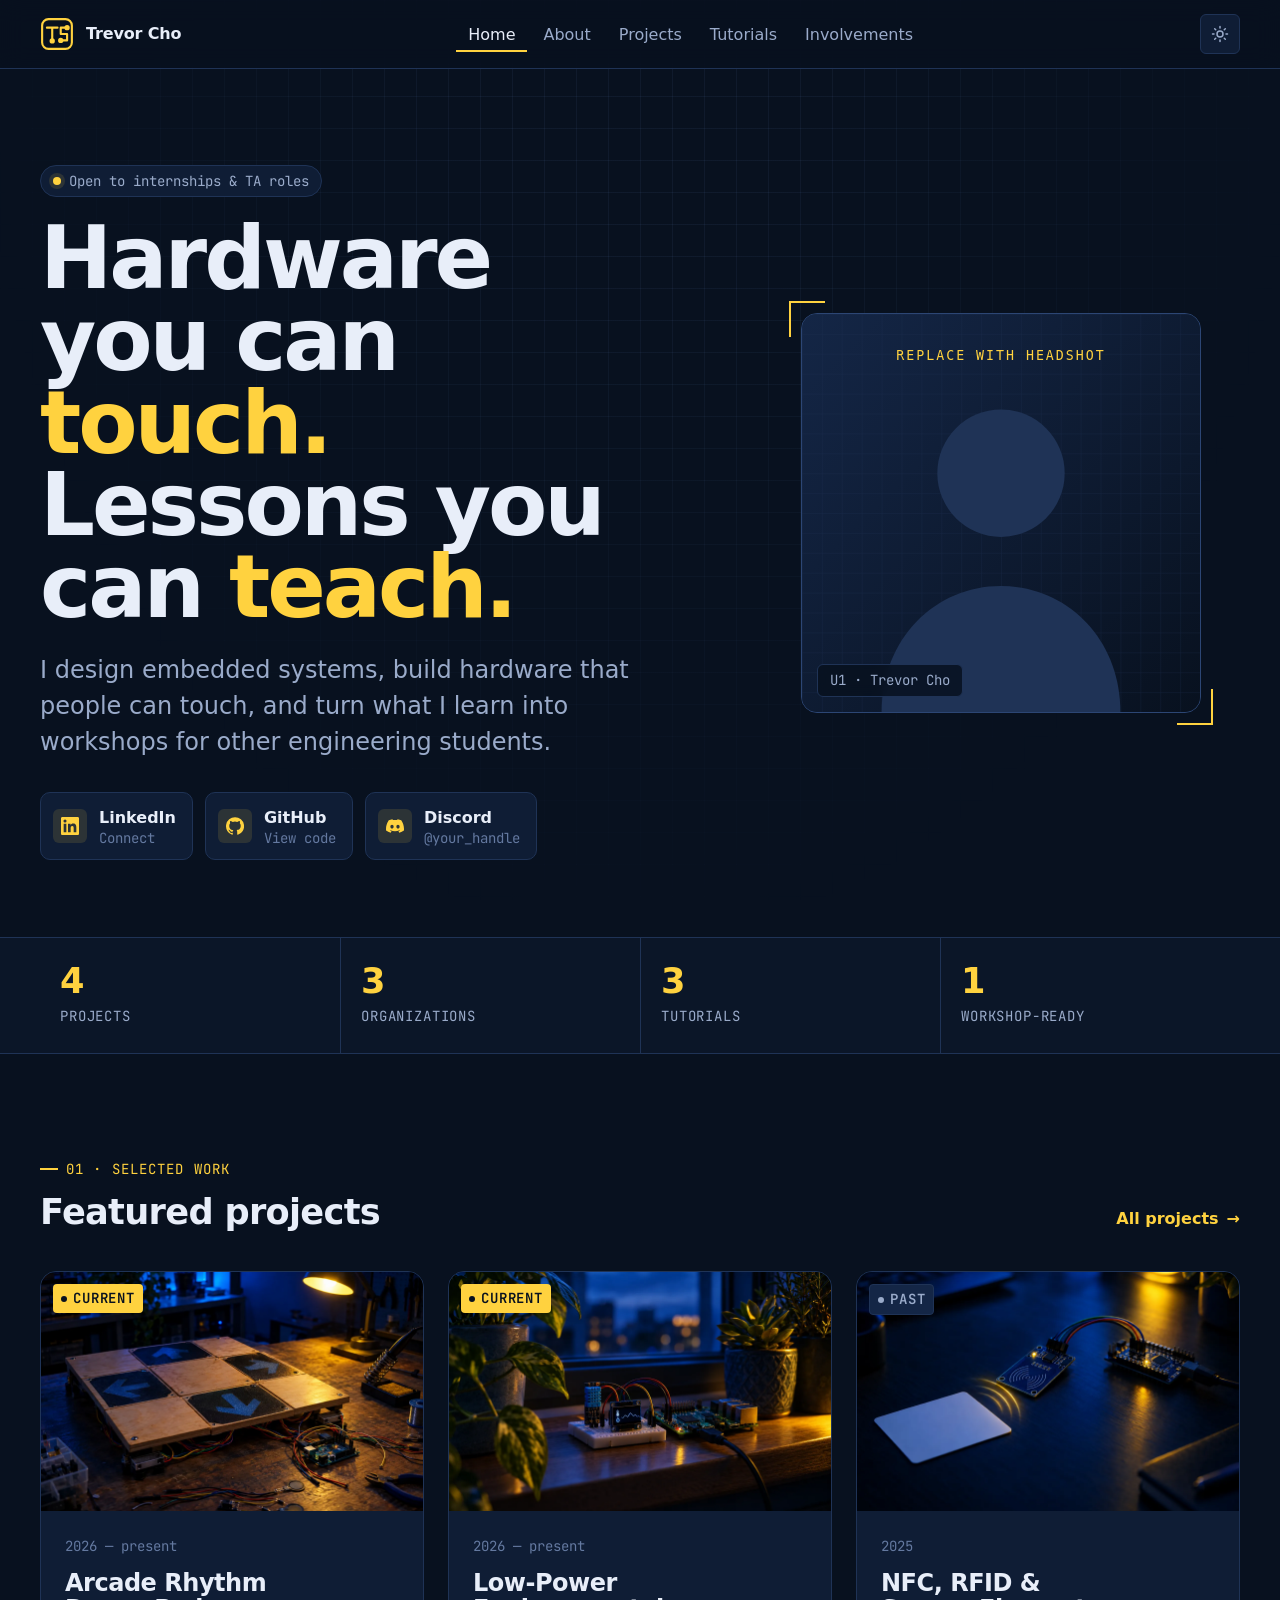
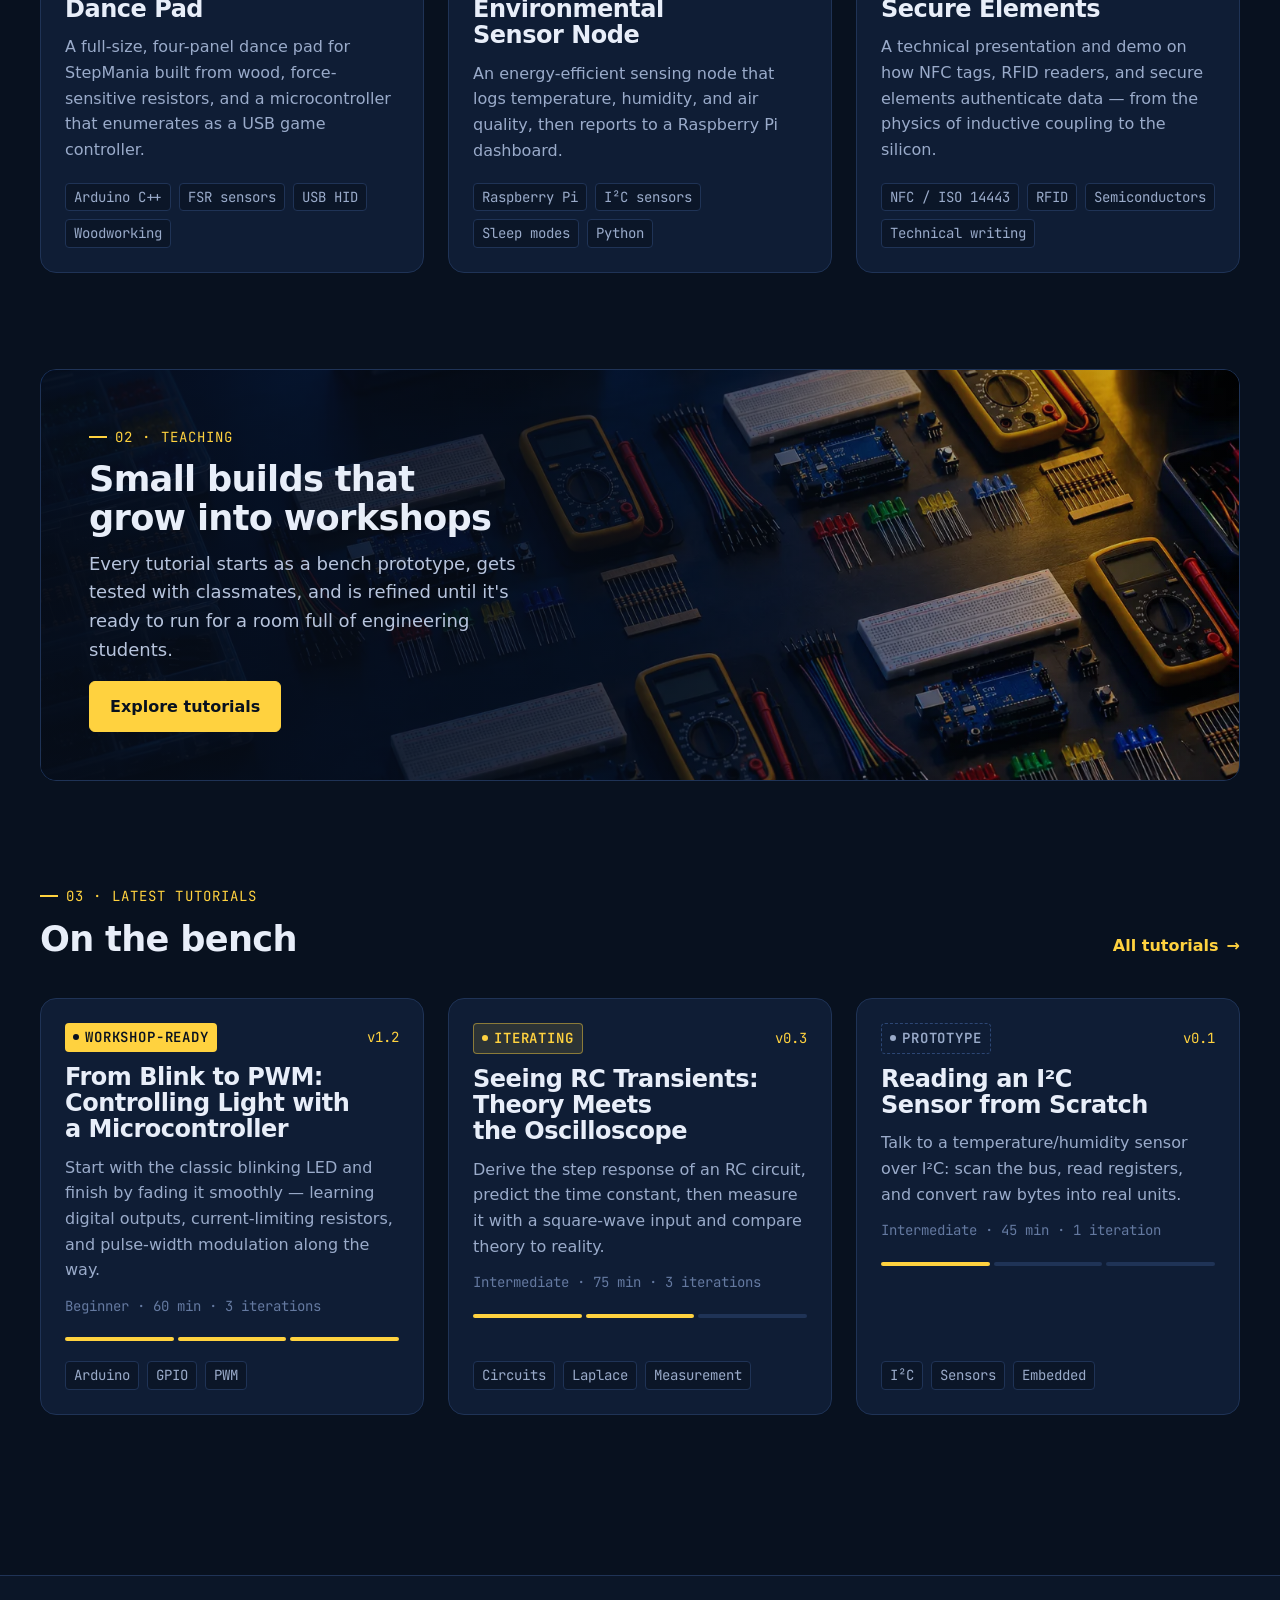
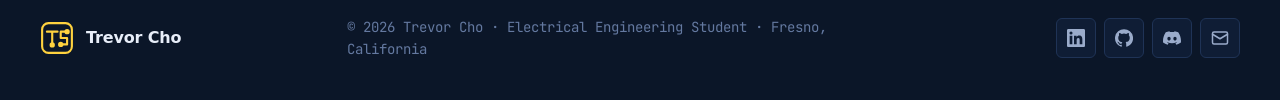
==== index.html @ cd8e555f "Add files via upload" ====
<!doctype html>
<html lang="en" data-theme="dark">
<head>
<meta charset="utf-8">
<meta name="viewport" content="width=device-width, initial-scale=1">
<title>Trevor Cho · Electrical Engineering Portfolio</title>
<meta name="description" content="Electrical engineering student portfolio: embedded systems projects, hardware builds, and tutorials that grow into workshops for engineering students.">
<meta property="og:title" content="Trevor Cho · Electrical Engineering Portfolio">
<meta property="og:description" content="Electrical engineering student portfolio: embedded systems projects, hardware builds, and tutorials that grow into workshops for engineering students.">
<meta property="og:image" content="assets/img/hero-pcb.webp">
<meta name="theme-color" content="#08111f">
<link rel="icon" href="assets/img/favicon.svg" type="image/svg+xml">
<link rel="preconnect" href="https://api.fontshare.com" crossorigin>
<link rel="preconnect" href="https://fonts.googleapis.com">
<link rel="preconnect" href="https://fonts.gstatic.com" crossorigin>
<link href="https://api.fontshare.com/v2/css?f[]=cabinet-grotesk@700,800&f[]=satoshi@400,500,700&display=swap" rel="stylesheet">
<link href="https://fonts.googleapis.com/css2?family=JetBrains+Mono:wght@400;600;700&display=swap" rel="stylesheet">
<link rel="stylesheet" href="assets/css/style.css">
</head>
<body data-page="home">
<main id="main">

<section class="hero">
  <div class="container hero-grid">
    <div>
      <span class="status-pill"><span class="dot"></span>Open to internships &amp; TA roles</span>
      <h1>Hardware you can <span class="hl">touch.</span><br>Lessons you can <span class="hl">teach.</span></h1>
      <p class="lede" data-tagline></p>
      <div class="socials" data-socials></div>
    </div>
    <div class="headshot-wrap">
      <div class="headshot-frame"><img data-headshot src="" alt="" width="600" height="600" fetchpriority="high"></div>
      <span class="headshot-tag">U1 · <span data-name></span></span>
    </div>
  </div>
</section>

<section class="strip" aria-label="At a glance">
  <div class="container strip-grid">
    <div class="strip-item"><b data-stat="projects">0</b><span>Projects</span></div>
    <div class="strip-item"><b data-stat="orgs">0</b><span>Organizations</span></div>
    <div class="strip-item"><b data-stat="tutorials">0</b><span>Tutorials</span></div>
    <div class="strip-item"><b data-stat="workshops">0</b><span>Workshop-ready</span></div>
  </div>
</section>

<section class="section">
  <div class="container">
    <div class="section-head">
      <div><span class="label">01 · Selected work</span><h2>Featured projects</h2></div>
      <a class="link-arrow" href="projects.html">All projects <span>→</span></a>
    </div>
    <div class="grid grid-3" data-featured></div>
  </div>
</section>

<section class="section" style="padding-top:0">
  <div class="container">
    <div class="banner reveal">
      <img src="assets/img/workshop.webp" alt="Electronics lab bench laid out with breadboards, LEDs, and Arduino kits for a student workshop" loading="lazy" width="1600" height="900">
      <div class="banner-body">
        <span class="label">02 · Teaching</span>
        <h2>Small builds that grow into workshops</h2>
        <p>Every tutorial starts as a bench prototype, gets tested with classmates, and is refined until it's ready to run for a room full of engineering students.</p>
        <a class="btn btn-primary" href="tutorials.html">Explore tutorials</a>
      </div>
    </div>
  </div>
</section>

<section class="section" style="padding-top:0">
  <div class="container">
    <div class="section-head">
      <div><span class="label">03 · Latest tutorials</span><h2>On the bench</h2></div>
      <a class="link-arrow" href="tutorials.html">All tutorials <span>→</span></a>
    </div>
    <div class="grid grid-3" data-home-tuts></div>
  </div>
</section>
</main>
<script src="assets/js/data.js"></script>
<script src="assets/js/site.js"></script>
</body>
</html>
---- assets/css/style.css ----
/* ================= Tokens ================= */
:root {
  --text-xs: clamp(0.75rem, 0.7rem + 0.25vw, 0.875rem);
  --text-sm: clamp(0.875rem, 0.8rem + 0.35vw, 1rem);
  --text-base: clamp(1rem, 0.95rem + 0.25vw, 1.125rem);
  --text-lg: clamp(1.125rem, 1rem + 0.75vw, 1.5rem);
  --text-xl: clamp(1.5rem, 1.2rem + 1.25vw, 2.25rem);
  --text-2xl: clamp(2rem, 1.2rem + 2.5vw, 3.5rem);
  --text-hero: clamp(2.75rem, 1rem + 5.5vw, 6rem);

  --space-1: .25rem; --space-2: .5rem; --space-3: .75rem; --space-4: 1rem;
  --space-5: 1.25rem; --space-6: 1.5rem; --space-8: 2rem; --space-10: 2.5rem;
  --space-12: 3rem; --space-16: 4rem; --space-20: 5rem; --space-24: 6rem; --space-32: 8rem;

  --font-display: 'Cabinet Grotesk', 'Satoshi', system-ui, sans-serif;
  --font-body: 'Satoshi', 'Inter', system-ui, sans-serif;
  --font-mono: 'JetBrains Mono', ui-monospace, monospace;

  --radius-sm: 6px; --radius: 10px; --radius-lg: 16px;
  --max: 1200px;
  --ease: cubic-bezier(.16, 1, .3, 1);
}

/* Dark (default): deep navy + bright yellow */
:root, [data-theme="dark"] {
  --bg: #08111f;
  --bg-2: #0b1628;
  --surface: #0f1d35;
  --surface-2: #142646;
  --border: #1f3356;
  --border-strong: #2c4674;
  --text: #e8eef9;
  --text-muted: #9aabca;
  --text-faint: #6479a0;
  --accent: #ffd23f;          /* fills, highlights */
  --accent-ink: #ffd23f;      /* accent used as text on bg */
  --on-accent: #08111f;
  --accent-soft: rgba(255, 210, 63, .12);
  --grid-line: rgba(120, 160, 230, .07);
  --shadow: 0 10px 40px -12px rgba(0, 0, 0, .6);
  color-scheme: dark;
}

[data-theme="light"] {
  --bg: #f3f6fc;
  --bg-2: #e9eef8;
  --surface: #ffffff;
  --surface-2: #eef2fa;
  --border: #d4dcec;
  --border-strong: #b5c2dc;
  --text: #0a1a36;
  --text-muted: #45587c;
  --text-faint: #6d7fa1;
  --accent: #ffc928;
  --accent-ink: #8a6200;
  --on-accent: #0a1a36;
  --accent-soft: rgba(255, 201, 40, .22);
  --grid-line: rgba(10, 40, 100, .06);
  --shadow: 0 10px 30px -14px rgba(10, 26, 54, .25);
  color-scheme: light;
}

/* ================= Base ================= */
*, *::before, *::after { box-sizing: border-box; }
html { -webkit-text-size-adjust: 100%; scroll-behavior: smooth; scroll-padding-top: 88px; }
body {
  margin: 0;
  font-family: var(--font-body);
  font-size: var(--text-base);
  line-height: 1.6;
  color: var(--text);
  background: var(--bg);
  -webkit-font-smoothing: antialiased;
  min-height: 100dvh;
  display: flex; flex-direction: column;
}
body::before { /* blueprint grid */
  content: ""; position: fixed; inset: 0; z-index: -1; pointer-events: none;
  background-image:
    linear-gradient(var(--grid-line) 1px, transparent 1px),
    linear-gradient(90deg, var(--grid-line) 1px, transparent 1px);
  background-size: 32px 32px;
  mask-image: radial-gradient(ellipse at top, #000 20%, transparent 75%);
}
main { flex: 1; }
img { max-width: 100%; display: block; height: auto; }
a { color: inherit; text-decoration: none; }
p { margin: 0 0 var(--space-4); max-width: 68ch; }
h1, h2, h3, h4 { font-family: var(--font-display); line-height: 1.1; margin: 0; font-weight: 800; letter-spacing: -0.02em; text-wrap: balance; }
code, pre { font-family: var(--font-mono); font-variant-ligatures: none; }
::selection { background: var(--accent); color: var(--on-accent); }
:focus-visible { outline: 2px solid var(--accent); outline-offset: 3px; border-radius: 4px; }
button { font: inherit; color: inherit; cursor: pointer; }

.container { width: min(100% - 2 * var(--space-6), var(--max)); margin-inline: auto; }
.section { padding-block: clamp(var(--space-12), 8vw, var(--space-24)); }
.skip { position: absolute; left: -999px; top: 0; background: var(--accent); color: var(--on-accent); padding: var(--space-2) var(--space-4); z-index: 100; }
.skip:focus { left: var(--space-4); top: var(--space-4); }

/* Mono label like a schematic ref designator */
.label {
  font-family: var(--font-mono); font-size: var(--text-xs); letter-spacing: .08em;
  text-transform: uppercase; color: var(--accent-ink);
  display: inline-flex; align-items: center; gap: var(--space-2);
}
.label::before { content: ""; width: 18px; height: 2px; background: currentColor; }
.muted { color: var(--text-muted); }

/* ================= Header ================= */
.site-header {
  position: sticky; top: 0; z-index: 50;
  background: color-mix(in srgb, var(--bg) 82%, transparent);
  backdrop-filter: blur(12px); -webkit-backdrop-filter: blur(12px);
  border-bottom: 1px solid var(--border);
}
.nav { display: flex; align-items: center; justify-content: space-between; height: 68px; gap: var(--space-4); }
.brand { display: flex; align-items: center; gap: var(--space-3); font-family: var(--font-display); font-weight: 800; font-size: var(--text-sm); letter-spacing: -.01em; }
.brand svg { width: 34px; height: 34px; color: var(--accent); flex: none; }
.nav-links { display: flex; align-items: center; gap: var(--space-1); list-style: none; margin: 0; padding: 0; }
.nav-links a {
  font-size: var(--text-sm); font-weight: 500; color: var(--text-muted);
  padding: var(--space-2) var(--space-3); border-radius: var(--radius-sm);
  transition: color .2s, background .2s;
}
.nav-links a:hover { color: var(--text); background: var(--surface); }
.nav-links a[aria-current="page"] { color: var(--text); box-shadow: inset 0 -2px 0 var(--accent); border-radius: 0; }
.nav-tools { display: flex; align-items: center; gap: var(--space-2); }
.icon-btn {
  width: 40px; height: 40px; display: grid; place-items: center;
  border: 1px solid var(--border); background: var(--surface); border-radius: var(--radius-sm);
  color: var(--text-muted); transition: color .2s, border-color .2s;
}
.icon-btn:hover { color: var(--accent-ink); border-color: var(--border-strong); }
.icon-btn svg { width: 18px; height: 18px; }
.menu-btn { display: none; }

@media (max-width: 760px) {
  .menu-btn { display: grid; }
  .nav-links {
    position: absolute; top: 68px; left: 0; right: 0; flex-direction: column; align-items: stretch;
    background: var(--bg-2); border-bottom: 1px solid var(--border); padding: var(--space-3) var(--space-4) var(--space-6);
    display: none;
  }
  .nav-links.open { display: flex; }
  .nav-links a { padding: var(--space-3); font-size: var(--text-base); }
  .nav-links a[aria-current="page"] { box-shadow: inset 3px 0 0 var(--accent); }
}

/* ================= Buttons ================= */
.btn {
  display: inline-flex; align-items: center; gap: var(--space-2);
  font-size: var(--text-sm); font-weight: 700; padding: var(--space-3) var(--space-5);
  border-radius: var(--radius-sm); border: 1px solid var(--border-strong);
  background: var(--surface); color: var(--text);
  transition: transform .2s var(--ease), background .2s, border-color .2s, color .2s;
}
.btn:hover { transform: translateY(-1px); border-color: var(--accent); }
.btn svg { width: 18px; height: 18px; }
.btn-primary { background: var(--accent); color: var(--on-accent); border-color: var(--accent); }
.btn-primary:hover { filter: brightness(1.05); }
.btn-row { display: flex; flex-wrap: wrap; gap: var(--space-3); }

/* ================= Hero ================= */
.hero { padding-block: clamp(var(--space-12), 9vw, var(--space-24)) clamp(var(--space-12), 6vw, var(--space-20)); position: relative; }
.hero-grid { display: grid; grid-template-columns: 1.35fr 1fr; gap: clamp(var(--space-8), 6vw, var(--space-20)); align-items: center; }
.hero h1 { font-size: var(--text-hero); line-height: .95; letter-spacing: -.035em; margin: var(--space-5) 0 var(--space-6); }
.hero h1 .hl { color: var(--accent-ink); }
.hero .lede { font-size: var(--text-lg); color: var(--text-muted); max-width: 40ch; line-height: 1.5; margin-bottom: var(--space-8); font-weight: 400; }
.status-pill {
  display: inline-flex; align-items: center; gap: var(--space-2);
  font-family: var(--font-mono); font-size: var(--text-xs); color: var(--text-muted);
  border: 1px solid var(--border); border-radius: 999px; padding: var(--space-1) var(--space-3); background: var(--surface);
}
.status-pill .dot { width: 8px; height: 8px; border-radius: 50%; background: var(--accent); box-shadow: 0 0 0 4px var(--accent-soft); animation: pulse 2.4s infinite; }
@keyframes pulse { 50% { box-shadow: 0 0 0 7px transparent; } }

.headshot-wrap { position: relative; justify-self: center; width: min(100%, 400px); }
.headshot-frame {
  position: relative; aspect-ratio: 1; border-radius: var(--radius-lg); overflow: hidden;
  border: 1px solid var(--border-strong); background: var(--surface);
}
.headshot-frame img { width: 100%; height: 100%; object-fit: cover; }
.headshot-wrap::before, .headshot-wrap::after { /* corner registration marks */
  content: ""; position: absolute; width: 36px; height: 36px; border: 2px solid var(--accent); pointer-events: none;
}
.headshot-wrap::before { top: -12px; left: -12px; border-right: 0; border-bottom: 0; }
.headshot-wrap::after { bottom: -12px; right: -12px; border-left: 0; border-top: 0; }
.headshot-tag {
  position: absolute; left: var(--space-4); bottom: var(--space-4);
  font-family: var(--font-mono); font-size: var(--text-xs);
  background: color-mix(in srgb, var(--bg) 85%, transparent); backdrop-filter: blur(6px);
  border: 1px solid var(--border); border-radius: var(--radius-sm); padding: var(--space-1) var(--space-3); color: var(--text-muted);
}

.socials { display: flex; flex-wrap: wrap; gap: var(--space-3); }
.social {
  display: inline-flex; align-items: center; gap: var(--space-3);
  padding: var(--space-3) var(--space-4) var(--space-3) var(--space-3);
  border: 1px solid var(--border); background: var(--surface); border-radius: var(--radius);
  font-weight: 700; font-size: var(--text-sm);
  transition: border-color .2s, transform .2s var(--ease);
}
.social:hover { border-color: var(--accent); transform: translateY(-2px); }
.social .ico { width: 34px; height: 34px; border-radius: var(--radius-sm); display: grid; place-items: center; background: var(--accent-soft); color: var(--accent-ink); }
.social .ico svg { width: 18px; height: 18px; }
.social small { display: block; font-family: var(--font-mono); font-weight: 400; font-size: var(--text-xs); color: var(--text-faint); line-height: 1.2; }

@media (max-width: 860px) {
  .hero-grid { grid-template-columns: 1fr; }
  .headshot-wrap { order: -1; width: min(70%, 280px); justify-self: start; }
}

/* ================= Section heads ================= */
.section-head { display: flex; align-items: end; justify-content: space-between; gap: var(--space-6); margin-bottom: var(--space-10); flex-wrap: wrap; }
.section-head h2 { font-size: var(--text-xl); margin-top: var(--space-3); }
.section-head p { color: var(--text-muted); margin: var(--space-3) 0 0; }
.link-arrow { font-weight: 700; font-size: var(--text-sm); color: var(--accent-ink); display: inline-flex; gap: var(--space-2); align-items: center; }
.link-arrow:hover span { transform: translateX(3px); }
.link-arrow span { transition: transform .2s var(--ease); }

.page-head { padding-block: clamp(var(--space-12), 7vw, var(--space-20)) var(--space-8); border-bottom: 1px solid var(--border); }
.page-head h1 { font-size: var(--text-2xl); margin: var(--space-4) 0 var(--space-4); }
.page-head p { color: var(--text-muted); font-size: var(--text-lg); max-width: 56ch; line-height: 1.5; }

/* ================= Stats strip ================= */
.strip { border-block: 1px solid var(--border); background: var(--bg-2); }
.strip-grid { display: grid; grid-template-columns: repeat(4, 1fr); }
.strip-item { padding: var(--space-6) var(--space-5); border-left: 1px solid var(--border); }
.strip-item:first-child { border-left: 0; }
.strip-item b { display: block; font-family: var(--font-display); font-size: var(--text-xl); color: var(--accent-ink); line-height: 1.1; }
.strip-item span { font-size: var(--text-xs); color: var(--text-muted); font-family: var(--font-mono); text-transform: uppercase; letter-spacing: .06em; }
@media (max-width: 760px) { .strip-grid { grid-template-columns: 1fr 1fr; } .strip-item:nth-child(3) { border-left: 0; } .strip-item:nth-child(n+3) { border-top: 1px solid var(--border); } }

/* ================= Cards ================= */
.grid { display: grid; gap: var(--space-6); }
.grid-3 { grid-template-columns: repeat(auto-fill, minmax(min(100%, 320px), 1fr)); }
.card {
  background: var(--surface); border: 1px solid var(--border); border-radius: var(--radius-lg);
  overflow: hidden; display: flex; flex-direction: column;
  transition: border-color .25s, transform .3s var(--ease), box-shadow .3s;
}
.card:hover { border-color: var(--border-strong); transform: translateY(-3px); box-shadow: var(--shadow); }
.card-media { aspect-ratio: 16/10; overflow: hidden; background: var(--surface-2); position: relative; }
.card-media img { width: 100%; height: 100%; object-fit: cover; transition: transform .6s var(--ease); }
.card:hover .card-media img { transform: scale(1.04); }
.card-body { padding: var(--space-6); display: flex; flex-direction: column; gap: var(--space-3); flex: 1; }
.card-body h3 { font-size: var(--text-lg); }
.card-body p { color: var(--text-muted); font-size: var(--text-sm); margin: 0; }
.meta { display: flex; flex-wrap: wrap; gap: var(--space-2); align-items: center; font-family: var(--font-mono); font-size: var(--text-xs); color: var(--text-faint); }
.tags { display: flex; flex-wrap: wrap; gap: var(--space-2); margin-top: auto; padding-top: var(--space-2); }
.tag { font-family: var(--font-mono); font-size: var(--text-xs); padding: 2px var(--space-2); border-radius: 4px; border: 1px solid var(--border); color: var(--text-muted); background: var(--bg-2); }
.badge {
  font-family: var(--font-mono); font-size: var(--text-xs); font-weight: 600; text-transform: uppercase; letter-spacing: .06em;
  padding: 3px var(--space-2); border-radius: 4px; display: inline-flex; align-items: center; gap: 6px;
}
.badge::before { content: ""; width: 6px; height: 6px; border-radius: 50%; background: currentColor; }
.badge-current, .badge-workshop-ready { background: var(--accent); color: var(--on-accent); }
.badge-current::before, .badge-workshop-ready::before { background: var(--on-accent); }
.badge-past { background: var(--surface-2); color: var(--text-muted); border: 1px solid var(--border); }
.badge-iterating { background: var(--accent-soft); color: var(--accent-ink); border: 1px solid color-mix(in srgb, var(--accent) 45%, transparent); }
.badge-prototype { background: transparent; color: var(--text-muted); border: 1px dashed var(--border-strong); }
.card-media .badge { position: absolute; top: var(--space-3); left: var(--space-3); }

/* ================= Filters ================= */
.filters { display: flex; flex-wrap: wrap; gap: var(--space-2); margin-bottom: var(--space-8); }
.filter {
  font-size: var(--text-sm); font-weight: 600; padding: var(--space-2) var(--space-4);
  border-radius: 999px; border: 1px solid var(--border); background: var(--surface); color: var(--text-muted);
}
.filter:hover { color: var(--text); }
.filter[aria-pressed="true"] { background: var(--accent); color: var(--on-accent); border-color: var(--accent); }
.filter .count { font-family: var(--font-mono); font-size: var(--text-xs); opacity: .7; margin-left: 4px; }

/* ================= Project feature rows ================= */
.project-list { display: flex; flex-direction: column; gap: var(--space-8); }
.project {
  display: grid; grid-template-columns: 1.1fr 1fr; gap: 0;
  background: var(--surface); border: 1px solid var(--border); border-radius: var(--radius-lg); overflow: hidden;
}
.project:nth-child(even) .project-media { order: 2; }
.project-media { position: relative; min-height: 300px; background: var(--surface-2); }
.project-media img { position: absolute; inset: 0; width: 100%; height: 100%; object-fit: cover; }
.project-body { padding: clamp(var(--space-6), 4vw, var(--space-10)); display: flex; flex-direction: column; gap: var(--space-4); }
.project-body h3 { font-size: var(--text-xl); }
.project-body p { color: var(--text-muted); margin: 0; }
.project-body ul { margin: 0; padding: 0; list-style: none; display: grid; gap: var(--space-2); }
.project-body li { position: relative; padding-left: var(--space-6); font-size: var(--text-sm); }
.project-body li::before { content: ""; position: absolute; left: 0; top: .6em; width: 12px; height: 2px; background: var(--accent); }
.kv { display: grid; grid-template-columns: auto 1fr; gap: var(--space-1) var(--space-4); font-size: var(--text-sm); }
.kv dt { font-family: var(--font-mono); font-size: var(--text-xs); color: var(--text-faint); text-transform: uppercase; letter-spacing: .06em; padding-top: 2px; }
.kv dd { margin: 0; }
@media (max-width: 860px) {
  .project { grid-template-columns: 1fr; }
  .project:nth-child(even) .project-media { order: 0; }
  .project-media { min-height: 0; aspect-ratio: 16/10; }
}

/* ================= Pipeline (tutorials) ================= */
.pipeline { display: grid; grid-template-columns: repeat(3, 1fr); gap: 0; border: 1px solid var(--border); border-radius: var(--radius-lg); overflow: hidden; background: var(--surface); margin-bottom: var(--space-10); }
.stage { padding: var(--space-6); position: relative; border-left: 1px solid var(--border); }
.stage:first-child { border-left: 0; }
.stage .num { font-family: var(--font-mono); font-size: var(--text-xs); color: var(--text-faint); }
.stage h3 { font-size: var(--text-lg); margin: var(--space-2) 0; display: flex; align-items: baseline; gap: var(--space-3); }
.stage h3 b { font-family: var(--font-mono); font-size: var(--text-sm); color: var(--accent-ink); font-weight: 600; }
.stage p { font-size: var(--text-sm); color: var(--text-muted); margin: 0; }
.stage:not(:last-child)::after {
  content: ""; position: absolute; right: -9px; top: 50%; width: 16px; height: 16px; z-index: 1;
  background: var(--surface); border-top: 1px solid var(--border); border-right: 1px solid var(--border); transform: translateY(-50%) rotate(45deg);
}
.stage .bar { height: 3px; border-radius: 2px; background: var(--border); margin-top: var(--space-4); overflow: hidden; }
.stage .bar i { display: block; height: 100%; background: var(--accent); }
@media (max-width: 760px) {
  .pipeline { grid-template-columns: 1fr; }
  .stage { border-left: 0; border-top: 1px solid var(--border); }
  .stage:first-child { border-top: 0; }
  .stage:not(:last-child)::after { display: none; }
}

.tut-card .card-body { gap: var(--space-3); }
.tut-card .version { font-family: var(--font-mono); font-size: var(--text-xs); color: var(--accent-ink); }
.tut-top { display: flex; justify-content: space-between; align-items: center; gap: var(--space-3); }
.tut-card .progress { display: flex; gap: 4px; margin-top: var(--space-2); }
.tut-card .progress i { flex: 1; height: 4px; border-radius: 2px; background: var(--border); }
.tut-card .progress i.on { background: var(--accent); }

/* ================= Tutorial detail ================= */
.tut-layout { display: grid; grid-template-columns: 280px 1fr; gap: clamp(var(--space-8), 5vw, var(--space-16)); align-items: start; }
.tut-aside { position: sticky; top: 92px; display: flex; flex-direction: column; gap: var(--space-6); }
.panel { background: var(--surface); border: 1px solid var(--border); border-radius: var(--radius); padding: var(--space-5); }
.panel h2, .panel h3 { font-size: var(--text-sm); font-family: var(--font-mono); text-transform: uppercase; letter-spacing: .08em; color: var(--text-muted); margin-bottom: var(--space-3); font-weight: 600; }
.panel ul { margin: 0; padding-left: var(--space-5); font-size: var(--text-sm); display: grid; gap: var(--space-1); }
.toc { list-style: none; padding: 0 !important; counter-reset: s; }
.toc a { display: block; color: var(--text-muted); padding: var(--space-1) 0; }
.toc a:hover { color: var(--accent-ink); }
.tut-main h2 { font-size: var(--text-lg); margin: var(--space-12) 0 var(--space-4); }
.tut-main h2:first-child { margin-top: 0; }
.objectives { list-style: none; padding: 0; margin: 0; display: grid; gap: var(--space-3); }
.objectives li { display: flex; gap: var(--space-3); align-items: flex-start; }
.objectives li::before { content: "✓"; flex: none; width: 22px; height: 22px; border-radius: 50%; display: grid; place-items: center; font-size: 12px; font-weight: 800; background: var(--accent-soft); color: var(--accent-ink); margin-top: 2px; }
.step { position: relative; padding-left: var(--space-12); padding-bottom: var(--space-8); }
.step::before { content: ""; position: absolute; left: 15px; top: 36px; bottom: 0; width: 2px; background: var(--border); }
.step:last-child::before { display: none; }
.step-num { position: absolute; left: 0; top: 0; width: 32px; height: 32px; border-radius: 50%; border: 2px solid var(--accent); display: grid; place-items: center; font-family: var(--font-mono); font-size: var(--text-xs); font-weight: 700; color: var(--accent-ink); background: var(--bg); }
.step h3 { font-size: var(--text-base); font-family: var(--font-body); font-weight: 700; margin: 4px 0 var(--space-2); letter-spacing: 0; }
.step p { color: var(--text-muted); }
.code { position: relative; margin: var(--space-4) 0 0; }
.rich .code { margin-top: var(--space-4); }
.code pre {
  margin: 0; background: #060d19; color: #dfe7f5; border: 1px solid var(--border); border-radius: var(--radius);
  padding: var(--space-5); overflow-x: auto; font-size: var(--text-xs); line-height: 1.7; tab-size: 2;
}
.copy { position: absolute; top: var(--space-2); right: var(--space-2); z-index: 1; font-family: var(--font-mono); font-size: var(--text-xs); padding: 4px var(--space-3); border-radius: 4px; border: 1px solid #25406b; background: #0f1d35; color: #9aabca; }
.copy:hover { color: #ffd23f; }
.workshop-box { border: 1px solid color-mix(in srgb, var(--accent) 40%, var(--border)); background: linear-gradient(180deg, var(--accent-soft), transparent 70%), var(--surface); border-radius: var(--radius-lg); padding: clamp(var(--space-6), 3vw, var(--space-8)); }
.workshop-box .kv { margin-bottom: var(--space-5); }
.timeline { list-style: none; padding: 0; margin: 0; border-left: 2px solid var(--border); }
.timeline li { position: relative; padding: 0 0 var(--space-5) var(--space-6); }
.timeline li::before { content: ""; position: absolute; left: -7px; top: 6px; width: 12px; height: 12px; border-radius: 50%; background: var(--bg); border: 2px solid var(--border-strong); }
.timeline li:first-child::before { background: var(--accent); border-color: var(--accent); }
.timeline b { font-family: var(--font-mono); font-size: var(--text-sm); color: var(--accent-ink); margin-right: var(--space-2); }
.timeline time { font-family: var(--font-mono); font-size: var(--text-xs); color: var(--text-faint); }
.timeline p { margin: var(--space-1) 0 0; font-size: var(--text-sm); color: var(--text-muted); }
@media (max-width: 900px) { .tut-layout { grid-template-columns: 1fr; } .tut-aside { position: static; } }

/* ================= About ================= */
.about-grid { display: grid; grid-template-columns: 1fr 1.4fr; gap: clamp(var(--space-8), 6vw, var(--space-20)); align-items: start; }
.about-grid .headshot-wrap { position: sticky; top: 100px; justify-self: stretch; width: 100%; max-width: 380px; }
.prose p { color: var(--text-muted); }
.prose p:first-child { color: var(--text); font-size: var(--text-lg); line-height: 1.5; }
.prose h2 { font-size: var(--text-lg); margin: var(--space-10) 0 var(--space-4); }
.skills-grid { display: grid; grid-template-columns: repeat(auto-fill, minmax(220px, 1fr)); gap: var(--space-4); }
.skill-group h3 { font-size: var(--text-sm); font-family: var(--font-mono); text-transform: uppercase; letter-spacing: .06em; color: var(--accent-ink); margin-bottom: var(--space-3); font-weight: 600; }
.xp { list-style: none; padding: 0; margin: 0; display: grid; gap: var(--space-4); }
.xp li { display: grid; grid-template-columns: 120px 1fr; gap: var(--space-4); padding: var(--space-5); border: 1px solid var(--border); border-radius: var(--radius); background: var(--surface); }
.xp time { font-family: var(--font-mono); font-size: var(--text-xs); color: var(--text-faint); padding-top: 3px; }
.xp h3 { font-size: var(--text-base); font-family: var(--font-body); letter-spacing: 0; }
.xp p { margin: var(--space-1) 0 0; font-size: var(--text-sm); color: var(--text-muted); }
@media (max-width: 860px) { .about-grid { grid-template-columns: 1fr; } .about-grid .headshot-wrap { position: static; max-width: 260px; } .xp li { grid-template-columns: 1fr; gap: var(--space-1); } }

/* ================= Banner / CTA ================= */
.banner { position: relative; border-radius: var(--radius-lg); overflow: hidden; border: 1px solid var(--border); min-height: 340px; display: flex; align-items: flex-end; }
.banner img { position: absolute; inset: 0; width: 100%; height: 100%; object-fit: cover; }
.banner::after { content: ""; position: absolute; inset: 0; background: linear-gradient(90deg, rgba(6, 13, 25, .95) 0%, rgba(6, 13, 25, .75) 45%, rgba(6, 13, 25, .1) 100%); }
.banner-body { position: relative; z-index: 1; padding: clamp(var(--space-6), 5vw, var(--space-12)); max-width: 560px; color: #e8eef9; }
.banner-body h2 { font-size: var(--text-xl); margin: var(--space-3) 0; }
.banner-body p { color: #b7c4dd; }
.banner-body .label { color: #ffd23f; }

/* ================= Footer ================= */
.site-footer { border-top: 1px solid var(--border); padding-block: var(--space-10); margin-top: var(--space-16); background: var(--bg-2); }
.footer-grid { display: flex; justify-content: space-between; align-items: center; gap: var(--space-6); flex-wrap: wrap; }
.footer-grid p { margin: 0; font-size: var(--text-xs); color: var(--text-faint); font-family: var(--font-mono); }
.footer-socials { display: flex; gap: var(--space-2); }

/* ================= Motion ================= */
.reveal { opacity: 0; transform: translateY(14px); transition: opacity .7s var(--ease), transform .7s var(--ease); }
.reveal.in { opacity: 1; transform: none; }
@media (prefers-reduced-motion: reduce) {
  *, *::before, *::after { animation: none !important; transition: none !important; scroll-behavior: auto !important; }
  .reveal { opacity: 1; transform: none; }
}

/* ================= Print (workshop handouts) ================= */
@media print {
  :root, [data-theme] { --bg: #fff; --bg-2: #fff; --surface: #fff; --surface-2: #fff; --text: #000; --text-muted: #222; --text-faint: #444; --border: #bbb; --accent-ink: #000; --accent-soft: #f2f2f2; }
  body::before, .site-header, .site-footer, .no-print, .copy { display: none !important; }
  .tut-layout { grid-template-columns: 1fr; }
  .tut-aside { position: static; }
  .code pre { background: #f5f5f5; color: #000; white-space: pre-wrap; }
  .step, .panel, .workshop-box { break-inside: avoid; }
}

/* ================= Rich content blocks ================= */
.rich > * + * { margin-top: var(--space-4); }
.rich p { color: var(--text-muted); margin-bottom: 0; }
.rich strong, .rich b { color: var(--text); }
code.ic { font-size: .88em; padding: 1px 6px; border-radius: 4px; background: var(--surface-2); border: 1px solid var(--border); color: var(--text); }
.inline-link { color: var(--accent-ink); text-decoration: underline; text-underline-offset: 3px; text-decoration-thickness: 1px; }
.inline-link:hover { text-decoration-thickness: 2px; }
.code { margin: 0; }
.code-head { display: flex; justify-content: space-between; gap: var(--space-4); font-family: var(--font-mono); font-size: var(--text-xs); color: #9aabca; background: #0b1628; border: 1px solid var(--border); border-bottom: 0; border-radius: var(--radius) var(--radius) 0 0; padding: var(--space-2) var(--space-4); padding-right: 80px; }
.code-head + .copy + pre { border-radius: 0 0 var(--radius) var(--radius); }
.code:has(.code-head) .copy { top: 5px; }
.block-img { margin: 0; }
.block-img img { width: 100%; border-radius: var(--radius); border: 1px solid var(--border); }
.block-img figcaption { font-size: var(--text-xs); color: var(--text-faint); margin-top: var(--space-2); font-family: var(--font-mono); }
.block-h { font-family: var(--font-body); font-size: var(--text-base); font-weight: 700; letter-spacing: 0; }
.callout { border: 1px solid var(--border); border-left: 3px solid var(--accent); background: var(--accent-soft); border-radius: var(--radius-sm); padding: var(--space-4) var(--space-5); }
.callout strong { display: block; font-size: var(--text-sm); margin-bottom: var(--space-1); color: var(--accent-ink); }
.callout p { margin: 0; font-size: var(--text-sm); color: var(--text); }
.callout-warning { border-left-color: #ff8a3d; background: rgba(255, 138, 61, .1); }
.callout-warning strong { color: #ff9d5c; }
[data-theme="light"] .callout-warning strong { color: #b04f00; }
.callout-info { border-left-color: #6ea8ff; background: rgba(110, 168, 255, .1); }
.callout-info strong { color: #8cbaff; }
[data-theme="light"] .callout-info strong { color: #1f5fc4; }
.block-list { margin: 0; padding-left: var(--space-6); color: var(--text-muted); display: grid; gap: var(--space-1); }
.block-table { overflow-x: auto; border: 1px solid var(--border); border-radius: var(--radius); }
.block-table table { width: 100%; border-collapse: collapse; font-size: var(--text-sm); }
.block-table th, .block-table td { text-align: left; padding: var(--space-2) var(--space-4); border-bottom: 1px solid var(--border); }
.block-table th { font-family: var(--font-mono); font-size: var(--text-xs); text-transform: uppercase; letter-spacing: .06em; color: var(--text-faint); background: var(--surface-2); font-weight: 600; }
.block-table tr:last-child td { border-bottom: 0; }
.block-video { aspect-ratio: 16/9; border-radius: var(--radius); overflow: hidden; border: 1px solid var(--border); }
.block-video iframe { width: 100%; height: 100%; border: 0; }

/* ================= Involvements ================= */
.org-list { display: flex; flex-direction: column; gap: var(--space-6); }
.org { display: grid; grid-template-columns: 120px 1fr; gap: clamp(var(--space-5), 3vw, var(--space-10)); background: var(--surface); border: 1px solid var(--border); border-radius: var(--radius-lg); padding: clamp(var(--space-6), 3vw, var(--space-8)); transition: border-color .25s; }
.org:hover { border-color: var(--border-strong); }
.org-logo { width: 120px; height: 120px; border-radius: var(--radius); border: 1px solid var(--border-strong); background: var(--bg-2); display: grid; place-items: center; overflow: hidden; position: relative; }
.org-logo img { width: 100%; height: 100%; object-fit: contain; padding: var(--space-3); }
.org-logo span { font-family: var(--font-display); font-weight: 800; font-size: var(--text-xl); color: var(--accent-ink); letter-spacing: -.02em; }
.org-logo::after { content: ""; position: absolute; inset: 6px; border: 1px dashed var(--border); border-radius: 6px; pointer-events: none; }
.org-body { display: flex; flex-direction: column; gap: var(--space-4); min-width: 0; }
.org-body h3 { font-size: var(--text-lg); }
.org-sum { color: var(--text-muted); margin: 0; }
.roles { list-style: none; margin: 0; padding: 0 0 0 var(--space-5); border-left: 2px solid var(--border); display: grid; gap: var(--space-3); }
.roles li { position: relative; }
.roles li::before { content: ""; position: absolute; left: calc(-1 * var(--space-5) - 7px); top: 7px; width: 12px; height: 12px; border-radius: 50%; background: var(--bg); border: 2px solid var(--border-strong); }
.roles li:first-child::before { background: var(--accent); border-color: var(--accent); }
.roles b { font-size: var(--text-sm); margin-right: var(--space-3); }
.roles time { font-family: var(--font-mono); font-size: var(--text-xs); color: var(--text-faint); }
.roles p { margin: 2px 0 0; font-size: var(--text-sm); color: var(--text-muted); }
.org-hl { margin: 0; padding: 0; list-style: none; display: grid; gap: var(--space-2); }
.org-hl li { position: relative; padding-left: var(--space-6); font-size: var(--text-sm); }
.org-hl li::before { content: ""; position: absolute; left: 0; top: .6em; width: 12px; height: 2px; background: var(--accent); }
.org-foot { display: flex; justify-content: space-between; align-items: center; gap: var(--space-4); flex-wrap: wrap; }
.org-foot .tags { margin: 0; padding: 0; }
@media (max-width: 640px) { .org { grid-template-columns: 1fr; } .org-logo { width: 72px; height: 72px; } .org-logo span { font-size: var(--text-lg); } }
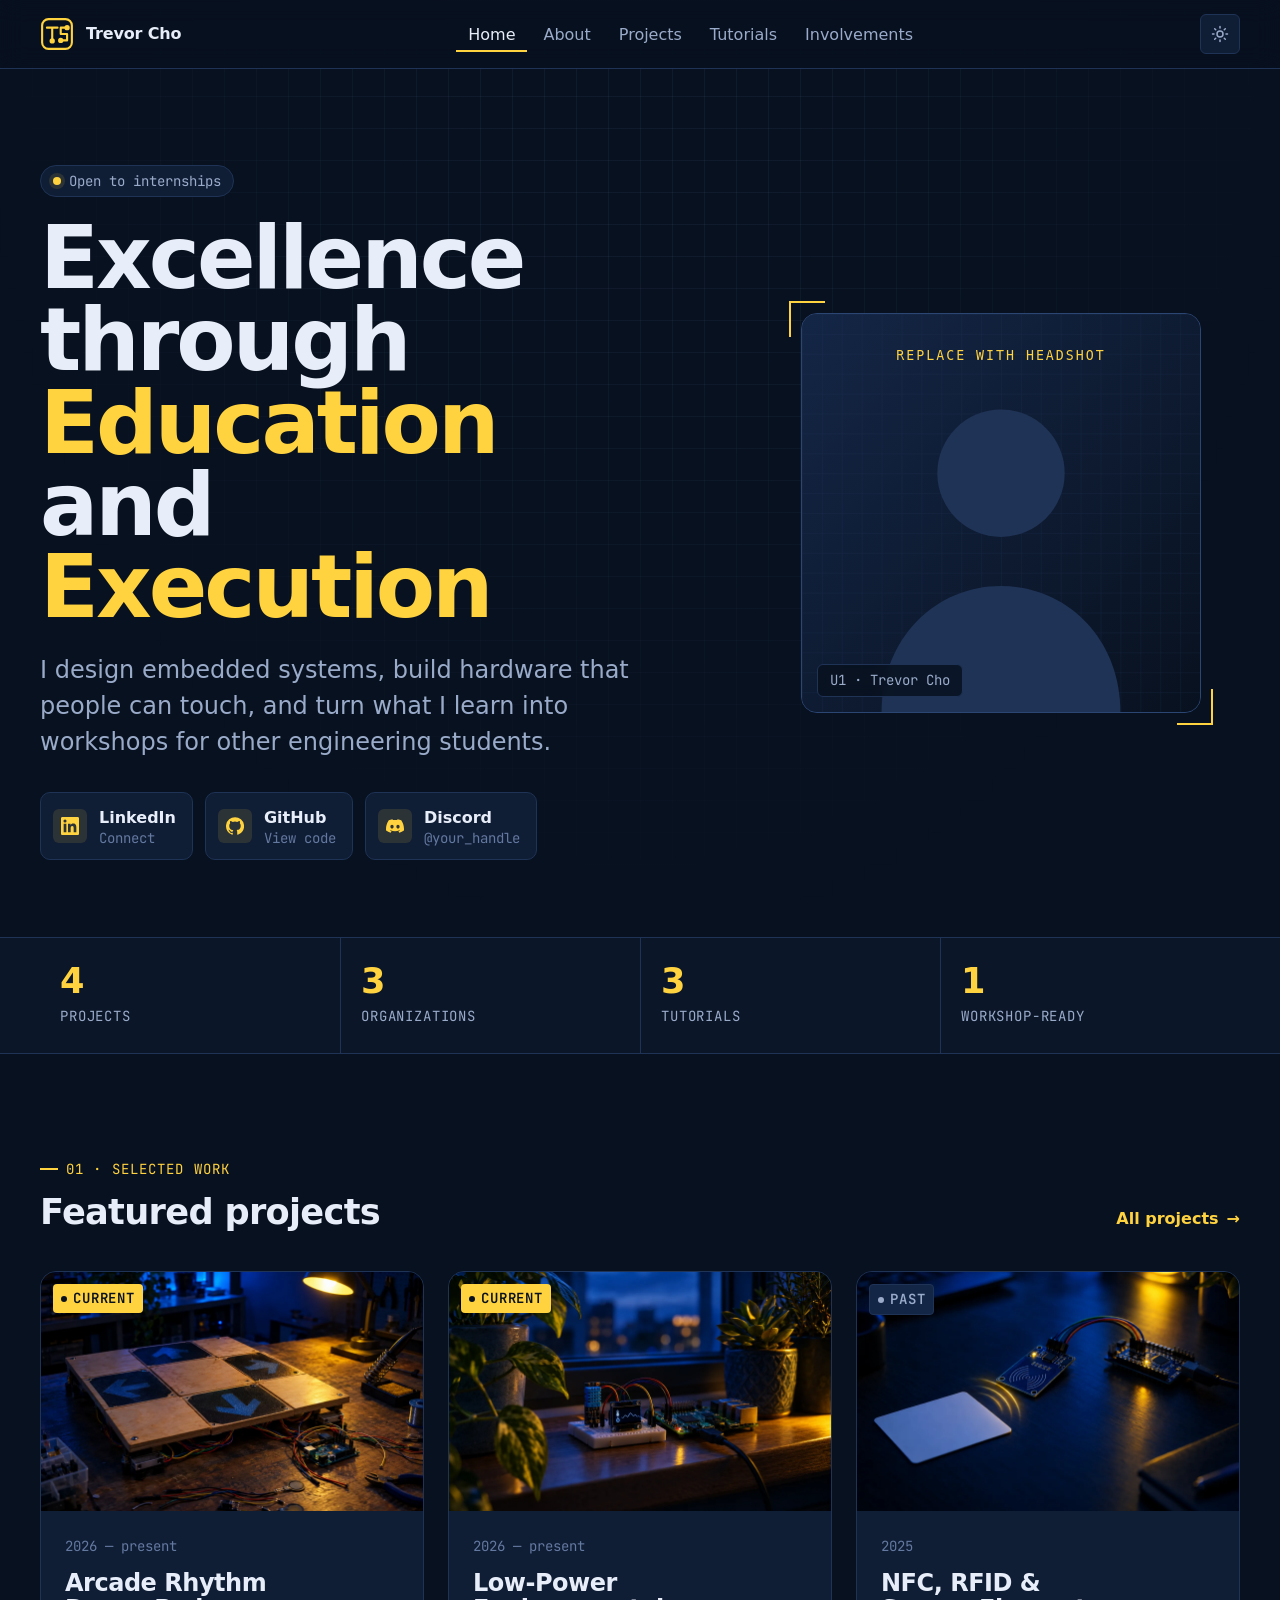
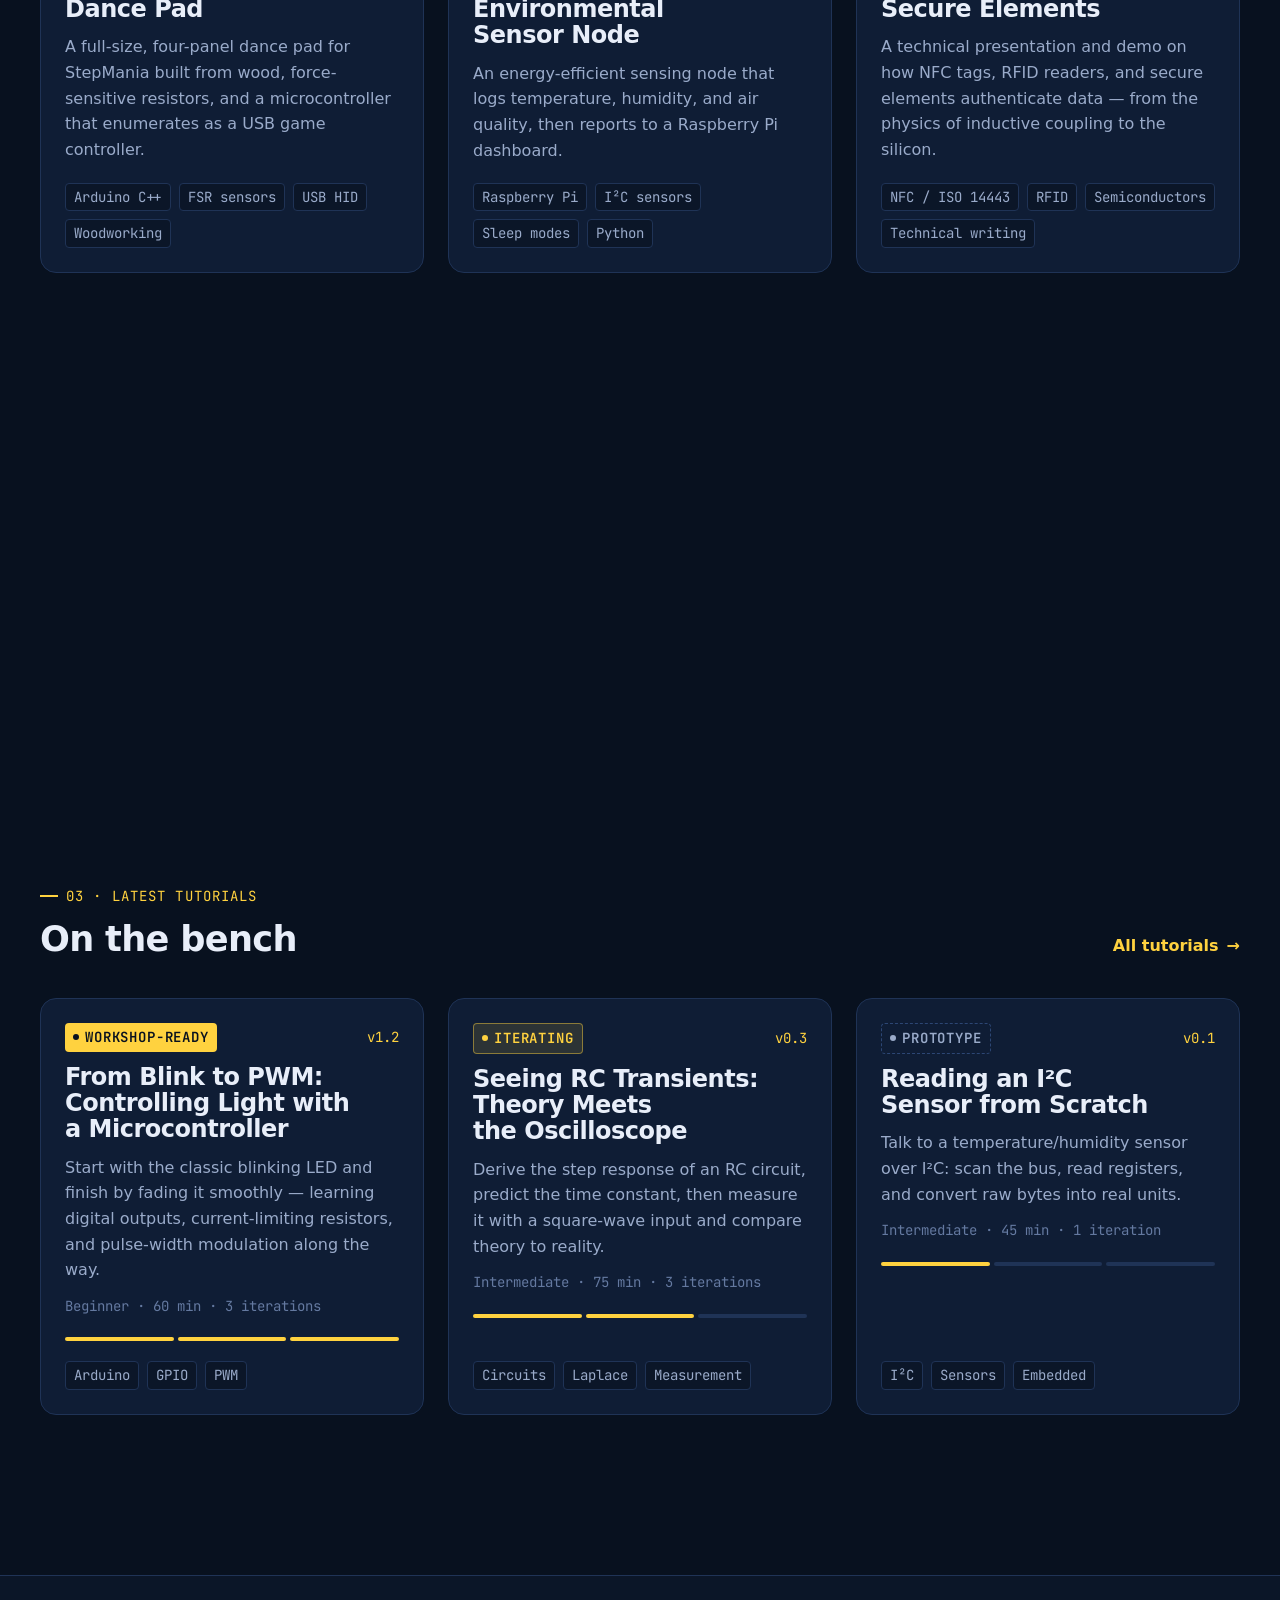
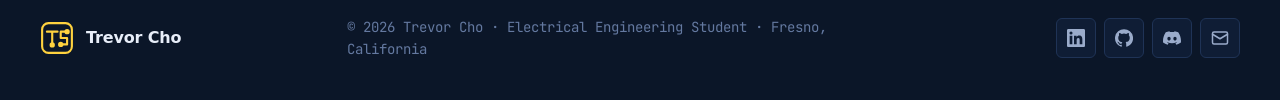
==== commit 6508dd9b: "Update title and hero section text in index.html" ====
--- a/index.html
+++ b/index.html
@@ -3,7 +3,7 @@
 <head>
 <meta charset="utf-8">
 <meta name="viewport" content="width=device-width, initial-scale=1">
-<title>Trevor Cho · Electrical Engineering Portfolio</title>
+<title>Trevor Sen · Electrical Engineering Portfolio</title>
 <meta name="description" content="Electrical engineering student portfolio: embedded systems projects, hardware builds, and tutorials that grow into workshops for engineering students.">
 <meta property="og:title" content="Trevor Cho · Electrical Engineering Portfolio">
 <meta property="og:description" content="Electrical engineering student portfolio: embedded systems projects, hardware builds, and tutorials that grow into workshops for engineering students.">
@@ -23,8 +23,8 @@
 <section class="hero">
   <div class="container hero-grid">
     <div>
-      <span class="status-pill"><span class="dot"></span>Open to internships &amp; TA roles</span>
-      <h1>Hardware you can <span class="hl">touch.</span><br>Lessons you can <span class="hl">teach.</span></h1>
+      <span class="status-pill"><span class="dot"></span>Open to internships</span>
+      <h1>Excellence through <span class="hl">Education</span> and <span class="hl">Execution</span></h1>
       <p class="lede" data-tagline></p>
       <div class="socials" data-socials></div>
     </div>
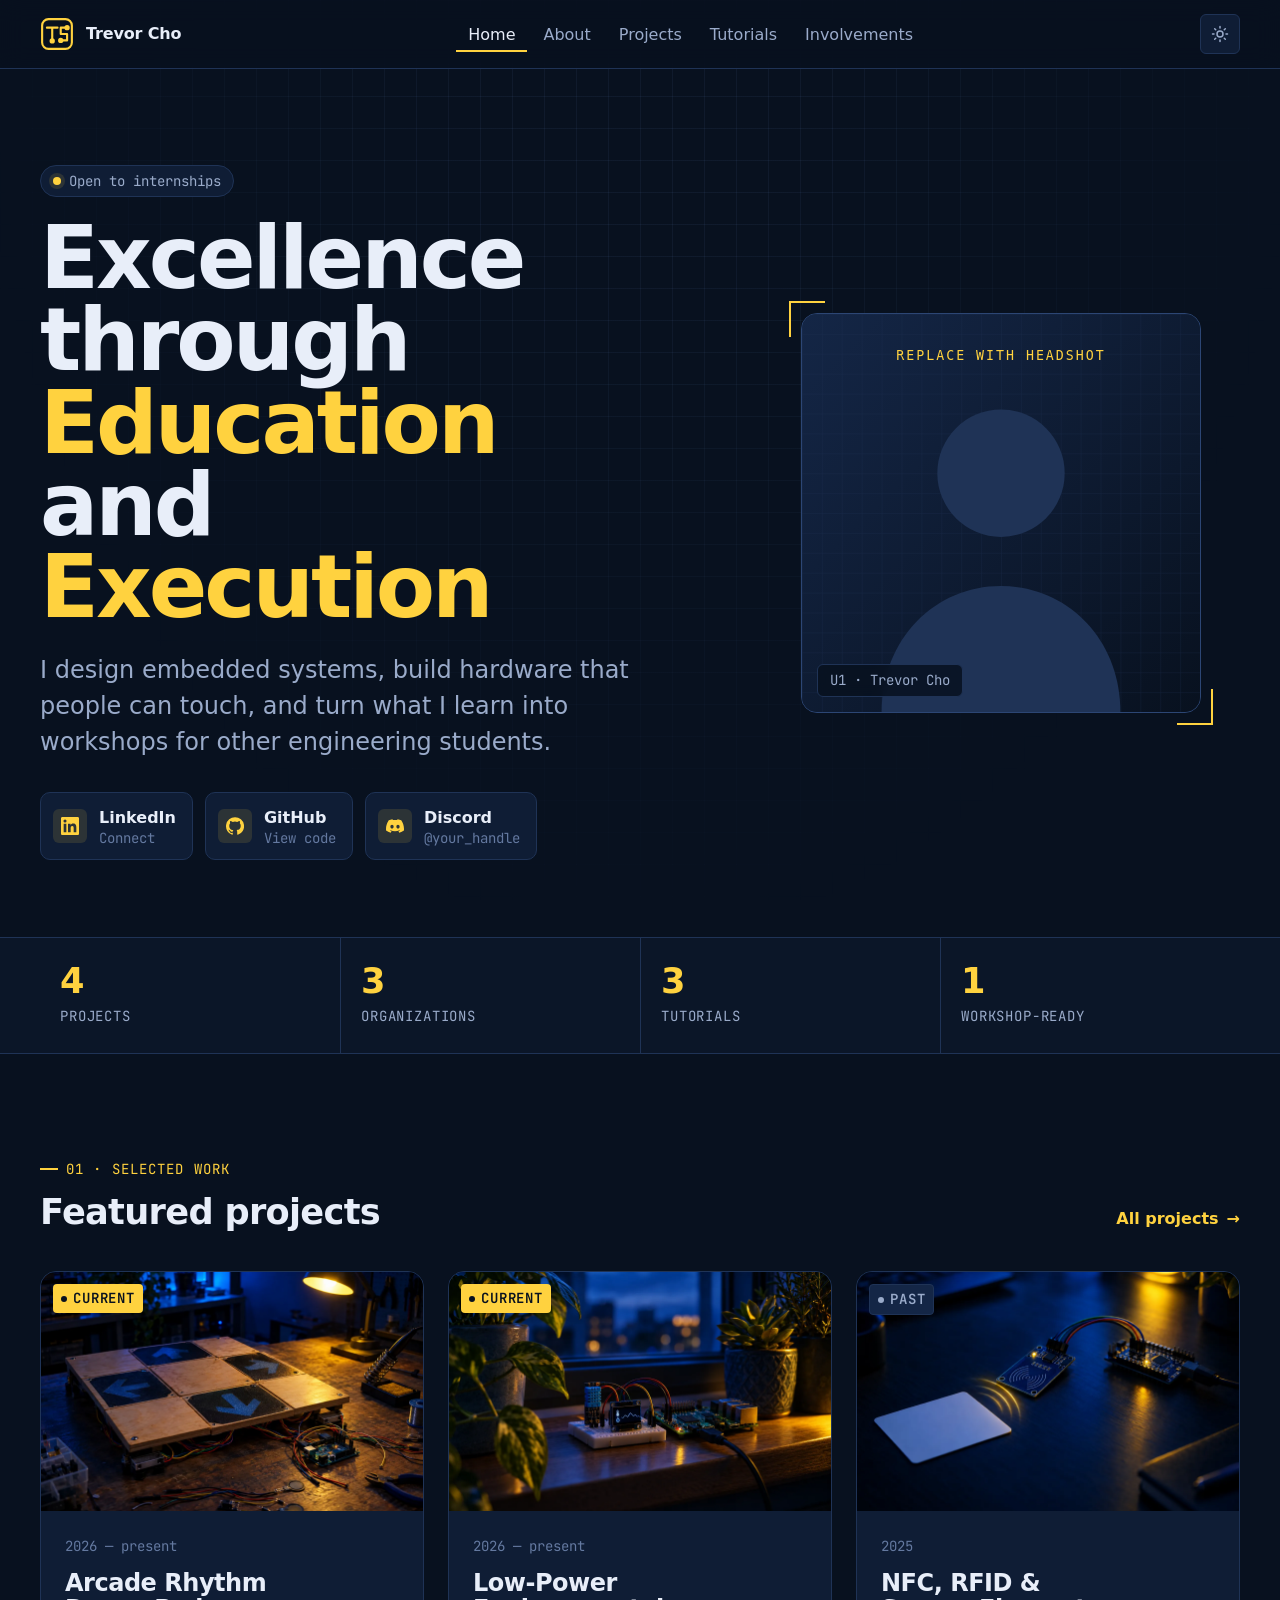
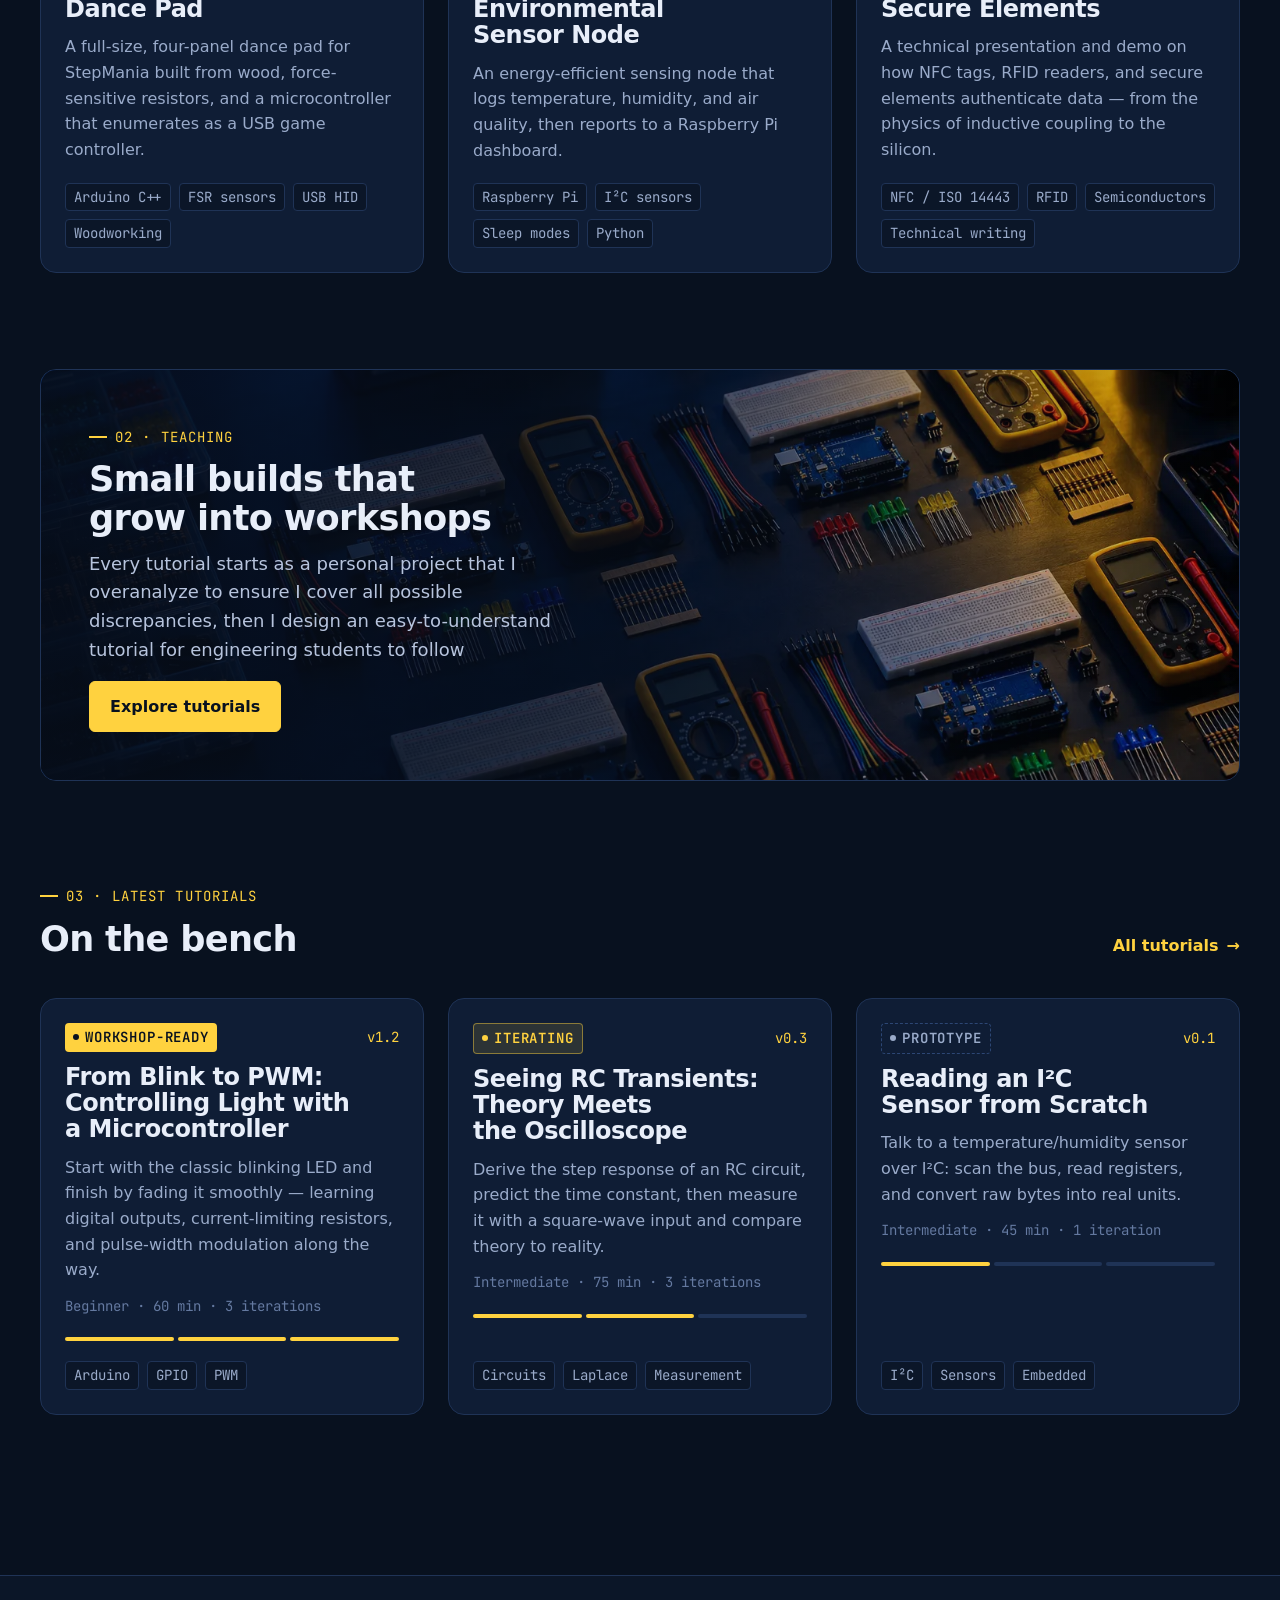
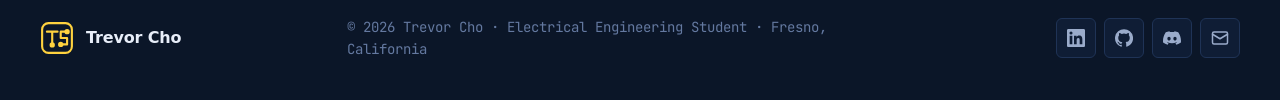
==== commit dc190f82: "Update OG title and teaching description in index.html Updated the OG title and refined the teaching" ====
--- a/index.html
+++ b/index.html
@@ -5,7 +5,7 @@
 <meta name="viewport" content="width=device-width, initial-scale=1">
 <title>Trevor Sen · Electrical Engineering Portfolio</title>
 <meta name="description" content="Electrical engineering student portfolio: embedded systems projects, hardware builds, and tutorials that grow into workshops for engineering students.">
-<meta property="og:title" content="Trevor Cho · Electrical Engineering Portfolio">
+<meta property="og:title" content="Trevor Sen · Electrical Engineering Portfolio">
 <meta property="og:description" content="Electrical engineering student portfolio: embedded systems projects, hardware builds, and tutorials that grow into workshops for engineering students.">
 <meta property="og:image" content="assets/img/hero-pcb.webp">
 <meta name="theme-color" content="#08111f">
@@ -61,7 +61,7 @@
       <div class="banner-body">
         <span class="label">02 · Teaching</span>
         <h2>Small builds that grow into workshops</h2>
-        <p>Every tutorial starts as a bench prototype, gets tested with classmates, and is refined until it's ready to run for a room full of engineering students.</p>
+        <p>Every tutorial starts as a personal project that I overanalyze to ensure I cover all possible discrepancies, then I design an easy-to-understand tutorial for engineering students to follow</p>
         <a class="btn btn-primary" href="tutorials.html">Explore tutorials</a>
       </div>
     </div>
